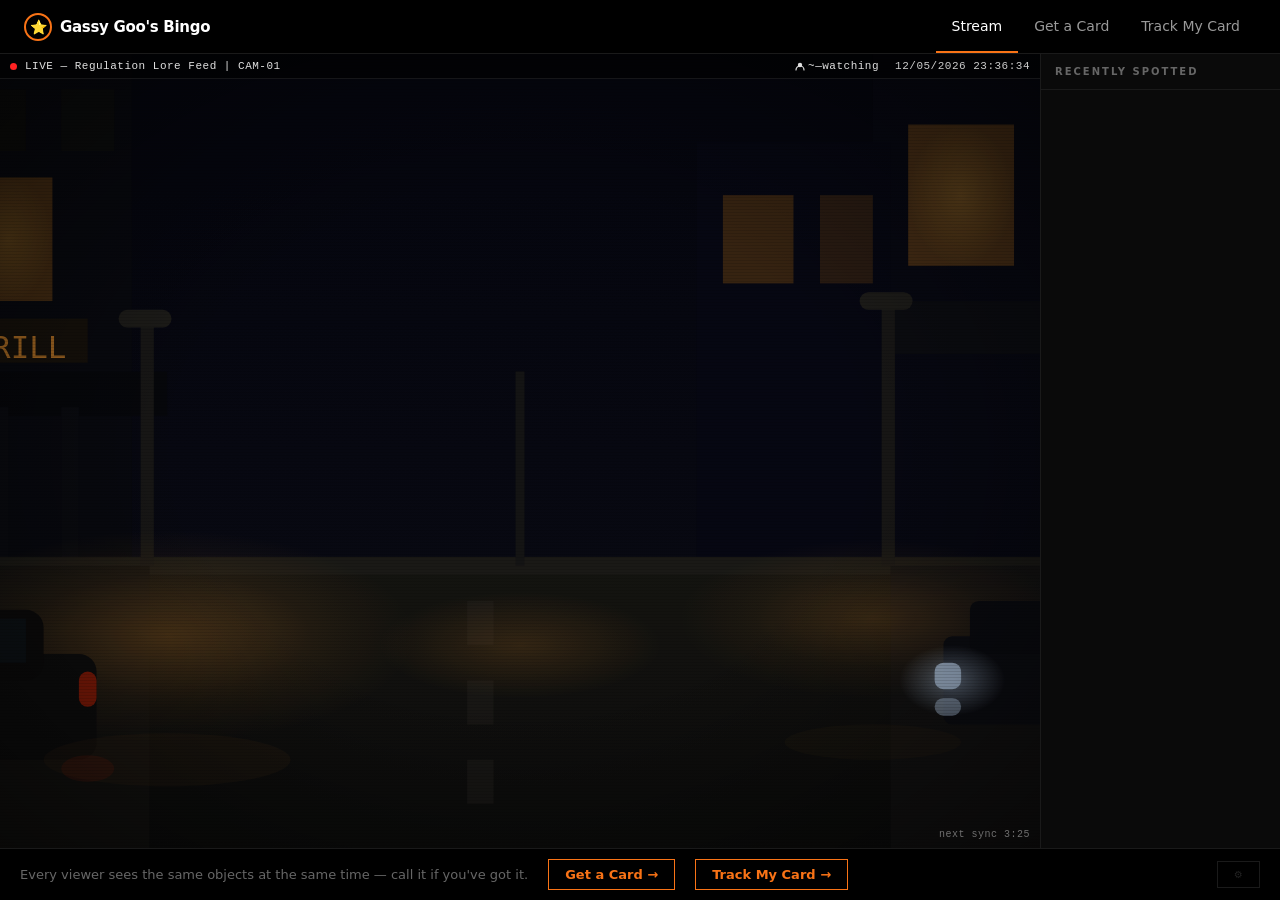
==== index.html @ 90c29d4e "Density fluctuation, admin panel, stream overrides Density: - Replaced uniform event distribution wi" ====
<!DOCTYPE html>
<html lang="en">
<head>
  <meta charset="UTF-8" />
  <meta name="viewport" content="width=device-width, initial-scale=1.0" />

  <title>Gassy Goo's Bingo — Live Lore Stream</title>
  <meta name="description" content="The Regulation lore stream is live. Lore items drift across the screen — spot them, daub your card, call BINGO. All viewers see the same stream at the same time. No arguing about what you saw.">
  <meta name="theme-color" content="#f97316">

  <!-- Open Graph / Discord / Reddit -->
  <meta property="og:type"        content="website">
  <meta property="og:site_name"   content="Gassy Goo's Bingo">
  <meta property="og:url"         content="https://gassy-goos-bingo.pages.dev/">
  <meta property="og:title"       content="Gassy Goo's Bingo — Live Lore Stream">
  <meta property="og:description" content="If you know Sloppy Joe's Bingo, you know the vibe. Watch the Regulation lore stream, daub your card as items drift past — Bovril, Ratyboy, the Alabama Poutine, all of it — and race to call BINGO. Synchronized for every viewer watching at once.">
  <meta property="og:image"       content="https://gassy-goos-bingo.pages.dev/images/social-preview.png">
  <meta property="og:image:width"  content="1200">
  <meta property="og:image:height" content="630">
  <meta property="og:image:alt"   content="Gassy Goo's Bingo — A Regulation Lore Fan Game">

  <!-- Twitter / X -->
  <meta name="twitter:card"        content="summary_large_image">
  <meta name="twitter:title"       content="Gassy Goo's Bingo — Live Lore Stream">
  <meta name="twitter:description" content="Regulation lore bingo, inspired by Sloppy Joe's Bingo. Watch the synchronized lore stream, daub your card, call BINGO.">
  <meta name="twitter:image"       content="https://gassy-goos-bingo.pages.dev/images/social-preview.png">

  <!-- Favicon (inline SVG, no extra file needed) -->
  <link rel="icon" href="data:image/svg+xml,<svg xmlns='http://www.w3.org/2000/svg' viewBox='0 0 100 100'><text y='.9em' font-size='90'>⭐</text></svg>">

  <!-- Google tag (gtag.js) -->
  <script async src="https://www.googletagmanager.com/gtag/js?id=G-34T65BZ1DC"></script>
  <script>
    window.dataLayer = window.dataLayer || [];
    function gtag(){dataLayer.push(arguments);}
    gtag('js', new Date());
    gtag('config', 'G-34T65BZ1DC');
  </script>

  <link rel="stylesheet" href="css/style.css" />
</head>
<body>

  <nav>
    <span class="nav-logo">
      <span class="nav-logo-icon">⭐</span>
      Gassy Goo's Bingo
    </span>
    <ul class="nav-links">
      <li><a href="index.html" class="active">Stream</a></li>
      <li><a href="bingo.html">Get a Card</a></li>
      <li><a href="tracker.html">Track My Card</a></li>
    </ul>
  </nav>

  <div class="stream-page">
    <div class="stream-wrap">

      <!-- Broadcast area -->
      <div id="stream-area">

        <!-- Night street scene background (Duval Street / Key West inspired) -->
        <div class="street-scene">
          <svg xmlns="http://www.w3.org/2000/svg" viewBox="0 0 160 90" preserveAspectRatio="xMidYMid slice">
            <defs>
              <!-- Street lamp glow gradients -->
              <radialGradient id="glow1" cx="50%" cy="50%" r="50%">
                <stop offset="0%"   stop-color="#e8902a" stop-opacity="0.30"/>
                <stop offset="60%"  stop-color="#e8902a" stop-opacity="0.08"/>
                <stop offset="100%" stop-color="#e8902a" stop-opacity="0"/>
              </radialGradient>
              <radialGradient id="glow2" cx="50%" cy="50%" r="50%">
                <stop offset="0%"   stop-color="#e8902a" stop-opacity="0.22"/>
                <stop offset="60%"  stop-color="#e8902a" stop-opacity="0.06"/>
                <stop offset="100%" stop-color="#e8902a" stop-opacity="0"/>
              </radialGradient>
              <radialGradient id="glow3" cx="50%" cy="50%" r="50%">
                <stop offset="0%"   stop-color="#e8902a" stop-opacity="0.18"/>
                <stop offset="100%" stop-color="#e8902a" stop-opacity="0"/>
              </radialGradient>
              <!-- Window glow -->
              <radialGradient id="winGlow" cx="50%" cy="50%" r="50%">
                <stop offset="0%"   stop-color="#f0b840" stop-opacity="0.4"/>
                <stop offset="100%" stop-color="#f0b840" stop-opacity="0"/>
              </radialGradient>
              <!-- Car headlight -->
              <radialGradient id="headlight" cx="50%" cy="50%" r="50%">
                <stop offset="0%"   stop-color="#cce4ff" stop-opacity="0.5"/>
                <stop offset="100%" stop-color="#cce4ff" stop-opacity="0"/>
              </radialGradient>
              <!-- Wet street reflection -->
              <linearGradient id="streetGrad" x1="0%" y1="0%" x2="0%" y2="100%">
                <stop offset="0%"   stop-color="#16140e"/>
                <stop offset="100%" stop-color="#0c0b08"/>
              </linearGradient>
              <!-- Sky gradient -->
              <linearGradient id="skyGrad" x1="0%" y1="0%" x2="0%" y2="100%">
                <stop offset="0%"   stop-color="#04040c"/>
                <stop offset="100%" stop-color="#0a0a12"/>
              </linearGradient>
            </defs>

            <!-- Sky -->
            <rect width="160" height="90" fill="url(#skyGrad)"/>

            <!-- === LEFT SIDE: Covered sidewalk / colonnade === -->
            <!-- Main building mass left -->
            <rect x="0" y="0" width="36" height="62" fill="#08080c"/>
            <!-- Awning/overhang -->
            <rect x="0" y="36" width="40" height="5" fill="#060608"/>
            <!-- Support columns -->
            <rect x="4"  y="40" width="2" height="22" fill="#0a0a0e"/>
            <rect x="12" y="40" width="2" height="22" fill="#0a0a0e"/>
            <rect x="20" y="40" width="2" height="22" fill="#0a0a0e"/>
            <rect x="28" y="40" width="2" height="22" fill="#0a0a0e"/>
            <!-- Storefront windows (lit warm) -->
            <rect x="3"  y="14" width="10" height="14" fill="#c87a18" opacity="0.45"/>
            <rect x="17" y="14" width="10" height="14" fill="#c87a18" opacity="0.35"/>
            <rect x="3"  y="14" width="10" height="14" fill="url(#winGlow)" opacity="0.6"/>
            <rect x="17" y="14" width="10" height="14" fill="url(#winGlow)" opacity="0.4"/>
            <!-- Upper windows (darker/off) -->
            <rect x="4"  y="4"  width="8"  height="7"  fill="#0e0c08" opacity="0.8"/>
            <rect x="16" y="4"  width="8"  height="7"  fill="#0e0c08" opacity="0.8"/>
            <rect x="28" y="4"  width="6"  height="7"  fill="#111009" opacity="0.6"/>
            <!-- Sign on building (glowing orange) -->
            <rect x="3" y="30" width="28" height="5" fill="#1a1208" opacity="0.9"/>
            <text x="17" y="34.5" font-family="monospace" font-size="3.5" fill="#e8902a" opacity="0.8" text-anchor="middle">BAR &amp; GRILL</text>

            <!-- === RIGHT SIDE: Storefronts far side === -->
            <rect x="120" y="0"   width="40" height="58" fill="#070710"/>
            <rect x="124" y="8"  width="12" height="16" fill="#b87018" opacity="0.4"/>
            <rect x="140" y="8"  width="14" height="16" fill="#b87018" opacity="0.3"/>
            <rect x="124" y="8"  width="12" height="16" fill="url(#winGlow)" opacity="0.5"/>
            <rect x="140" y="8"  width="14" height="16" fill="url(#winGlow)" opacity="0.3"/>
            <rect x="122" y="28" width="36" height="6"  fill="#0b0b0f"/>
            <!-- Right far buildings (in perspective, getting smaller) -->
            <rect x="100" y="10" width="22" height="48" fill="#060610"/>
            <rect x="103" y="16" width="8"  height="10" fill="#a06010" opacity="0.35"/>
            <rect x="114" y="16" width="6"  height="10" fill="#a06010" opacity="0.25"/>

            <!-- === STREET (central, dark asphalt) === -->
            <rect x="0" y="58" width="160" height="32" fill="url(#streetGrad)"/>
            <!-- Kerb / curb edges -->
            <rect x="0"  y="57" width="160" height="2" fill="#1c1a14"/>
            <!-- Lane markings (dashed center line, faint) -->
            <rect x="74" y="62" width="3" height="5"  fill="#1e1c16" opacity="0.7"/>
            <rect x="74" y="71" width="3" height="5"  fill="#1e1c16" opacity="0.7"/>
            <rect x="74" y="80" width="3" height="5"  fill="#1e1c16" opacity="0.7"/>
            <!-- Sidewalk areas (slightly lighter than road) -->
            <rect x="0"   y="58" width="38" height="32" fill="#14120e"/>
            <rect x="122" y="58" width="38" height="32" fill="#141210"/>

            <!-- === STREET LAMP POSTS & GLOWS === -->
            <!-- Lamp post left -->
            <rect x="37" y="30" width="1.5" height="28" fill="#1a1814"/>
            <!-- Lamp head -->
            <rect x="34.5" y="29" width="6" height="2" rx="1" fill="#201e18"/>
            <!-- Glow pool on ground -->
            <ellipse cx="40" cy="66" rx="28" ry="12" fill="url(#glow1)"/>
            <!-- Lamp post right -->
            <rect x="121" y="28" width="1.5" height="30" fill="#1a1814"/>
            <rect x="118.5" y="27" width="6" height="2" rx="1" fill="#201e18"/>
            <ellipse cx="120" cy="64" rx="22" ry="9" fill="url(#glow2)"/>
            <!-- Middle distant lamp -->
            <rect x="79.5" y="36" width="1" height="22" fill="#161412"/>
            <ellipse cx="80" cy="67" rx="16" ry="6" fill="url(#glow3)"/>

            <!-- === CAR (parked on left, silhouette) === -->
            <rect x="2"  y="68" width="30" height="12" rx="2" fill="#0e0c0a"/>
            <rect x="6"  y="63" width="20" height="8"  rx="2" fill="#0c0a08"/>
            <!-- Rear lights (red glow) -->
            <rect x="30" y="70" width="2" height="4" rx="1" fill="#cc2200" opacity="0.7"/>
            <!-- Car window -->
            <rect x="8"  y="64" width="7"  height="5" fill="#0f1418" opacity="0.8"/>
            <rect x="17" y="64" width="7"  height="5" fill="#0f1418" opacity="0.8"/>

            <!-- === MOVING CAR (far right, headlights) === -->
            <rect x="128" y="66" width="24" height="10" rx="1" fill="#0c0c10"/>
            <rect x="131" y="62" width="16" height="6"  rx="1" fill="#0a0a0e"/>
            <!-- Headlights -->
            <ellipse cx="129" cy="71" rx="6" ry="4" fill="url(#headlight)"/>
            <rect x="127" y="69" width="3" height="3" rx="1" fill="#cce4ff" opacity="0.8"/>
            <rect x="127" y="73" width="3" height="2" rx="1" fill="#cce4ff" opacity="0.5"/>

            <!-- === STREET REFLECTIONS (wet asphalt) === -->
            <!-- Lamp reflections on wet road -->
            <ellipse cx="40"  cy="80" rx="14" ry="3" fill="#e8902a" opacity="0.05"/>
            <ellipse cx="120" cy="78" rx="10" ry="2" fill="#e8902a" opacity="0.04"/>
            <!-- Car taillight reflection -->
            <ellipse cx="31" cy="81" rx="3" ry="1.5" fill="#cc2200" opacity="0.15"/>

            <!-- === OVERALL ATMOSPHERE TINT (CCTV night) === -->
            <!-- Very subtle blue-green night tint -->
            <rect width="160" height="90" fill="#0a1020" opacity="0.12"/>
          </svg>
        </div>

        <!-- CCTV chrome overlay -->
        <div class="stream-chrome">
          <div class="cctv-bar">
            <div class="cctv-station">
              <div class="cctv-live-dot"></div>
              <span>LIVE — Regulation Lore Feed | CAM-01</span>
            </div>
            <div class="cctv-right">
              <span class="viewer-badge">
                <svg width="10" height="10" viewBox="0 0 10 10" fill="none" style="vertical-align:middle;margin-right:3px">
                  <circle cx="5" cy="4" r="2.2" fill="currentColor"/>
                  <path d="M1 9c0-2.2 1.8-4 4-4s4 1.8 4 4" stroke="currentColor" stroke-width="1.2" fill="none" stroke-linecap="round"/>
                </svg>~<span id="viewer-count">—</span> watching
              </span>
              <span class="cctv-timestamp" id="cctv-time"></span>
            </div>
          </div>
        </div>

        <div id="period-countdown"></div>
      </div>

      <!-- Recent sightings sidebar -->
      <aside class="stream-sidebar">
        <div class="sidebar-heading">Recently Spotted</div>
        <ul id="recent-list"></ul>
      </aside>

    </div>

    <footer class="stream-footer">
      <p>Every viewer sees the same objects at the same time — call it if you've got it.</p>
      <a href="bingo.html">Get a Card →</a>
      <a href="tracker.html">Track My Card →</a>
      <a href="admin.html" style="margin-left:auto;font-size:10px;color:#222;border-color:#1a1a1a" title="Admin">⚙</a>
    </footer>
  </div>

  <script src="js/rng.js"></script>
  <script src="js/items.js"></script>
  <script src="js/items-loader.js"></script>
  <script src="js/stream.js"></script>
  <script src="js/presence.js"></script>
  <script>
    document.addEventListener('DOMContentLoaded', () => {
      initStream();

      // Live CCTV timestamp
      const timeEl = document.getElementById('cctv-time');
      function updateTime() {
        const now = new Date();
        const pad = n => String(n).padStart(2, '0');
        const d = `${pad(now.getMonth()+1)}/${pad(now.getDate())}/${now.getFullYear()}`;
        const t = `${pad(now.getHours())}:${pad(now.getMinutes())}:${pad(now.getSeconds())}`;
        timeEl.textContent = `${d}  ${t}`;
      }
      updateTime();
      setInterval(updateTime, 1000);
    });
  </script>
</body>
</html>
---- css/style.css ----
/* =====================================================================
   Gassy Goo's Bingo — Regulation-branded
   ===================================================================== */

@import url('https://fonts.googleapis.com/css2?family=Press+Start+2P&display=swap');

/* --- Variables & Reset --- */

:root {
  --bg:         #0a0a0a;
  --bg2:        #111111;
  --stream-bg:  #000;
  --accent:     #f97316;   /* warm orange — Sloppy Joe's street lamp */
  --accent2:    #ffffff;
  --hot:        #ef4444;
  --text:       #f0f0f0;
  --text-dim:   #666;
  --border:     #1f1f1f;
  --font-pixel: 'Press Start 2P', monospace;
  --font-ui:    system-ui, -apple-system, 'Helvetica Neue', sans-serif;
}

*, *::before, *::after { box-sizing: border-box; margin: 0; padding: 0; }
html { scroll-behavior: smooth; }

body {
  background: var(--bg);
  color: var(--text);
  font-family: var(--font-ui);
  font-size: 15px;
  min-height: 100vh;
}

a { color: var(--accent); text-decoration: none; }
a:hover { text-decoration: underline; }

/* =====================================================================
   Navigation — Regulation site style
   ===================================================================== */

nav {
  display: flex;
  align-items: center;
  gap: 0;
  padding: 0 24px;
  height: 54px;
  background: #000;
  border-bottom: 1px solid #1a1a1a;
  position: sticky;
  top: 0;
  z-index: 200;
}

.nav-logo {
  font-family: var(--font-ui);
  font-size: 15px;
  font-weight: 700;
  color: #fff;
  letter-spacing: -0.3px;
  flex: 1 0 auto;
  display: flex;
  align-items: center;
  gap: 8px;
}

.nav-logo-icon {
  width: 28px;
  height: 28px;
  border: 2px solid var(--accent);
  border-radius: 50%;
  display: flex;
  align-items: center;
  justify-content: center;
  font-size: 14px;
  flex-shrink: 0;
}

.nav-links {
  display: flex;
  gap: 0;
  list-style: none;
  height: 100%;
}

.nav-links li { display: flex; align-items: stretch; }

.nav-links a {
  font-family: var(--font-ui);
  font-size: 14px;
  font-weight: 500;
  padding: 0 16px;
  color: #999;
  display: flex;
  align-items: center;
  border-bottom: 2px solid transparent;
  transition: color 0.12s, border-color 0.12s;
}

.nav-links a:hover { color: #fff; text-decoration: none; }

.nav-links a.active {
  color: #fff;
  border-bottom-color: var(--accent);
}

/* =====================================================================
   Stream page
   ===================================================================== */

.stream-page {
  display: flex;
  flex-direction: column;
  height: calc(100vh - 54px);
}

.stream-wrap {
  display: flex;
  flex: 1;
  min-height: 0;
}

/* The broadcast area */
#stream-area {
  position: relative;
  flex: 1;
  overflow: hidden;
  background: #060608;
}

/* Street scene background SVG */
.street-scene {
  position: absolute;
  inset: 0;
  z-index: 1;
}

.street-scene svg {
  width: 100%;
  height: 100%;
  object-fit: cover;
}

/* CCTV scanlines overlay */
#stream-area::after {
  content: '';
  position: absolute;
  inset: 0;
  background: repeating-linear-gradient(
    0deg,
    transparent 0px,
    transparent 2px,
    rgba(0, 0, 0, 0.12) 2px,
    rgba(0, 0, 0, 0.12) 3px
  );
  pointer-events: none;
  z-index: 15;
}

/* Vignette */
#stream-area::before {
  content: '';
  position: absolute;
  inset: 0;
  background: radial-gradient(ellipse at center, transparent 45%, rgba(0,0,0,0.55) 100%);
  pointer-events: none;
  z-index: 6;
}

/* --- CCTV overlay chrome --- */
.stream-chrome {
  position: absolute;
  inset: 0;
  pointer-events: none;
  z-index: 18;
  font-family: 'Courier New', monospace;
}

/* Top CCTV info bar */
.cctv-bar {
  position: absolute;
  top: 0;
  left: 0;
  right: 0;
  padding: 6px 10px;
  background: rgba(0,0,0,0.55);
  display: flex;
  align-items: center;
  justify-content: space-between;
  font-size: 11px;
  color: #e0e0e0;
  letter-spacing: 0.5px;
  border-bottom: 1px solid rgba(255,255,255,0.08);
}

.cctv-station {
  display: flex;
  align-items: center;
  gap: 8px;
}

.cctv-live-dot {
  width: 7px;
  height: 7px;
  background: #ff2222;
  border-radius: 50%;
  animation: blink 1s step-start infinite;
  flex-shrink: 0;
}

@keyframes blink {
  0%, 100% { opacity: 1; }
  50%       { opacity: 0; }
}

.cctv-right {
  display: flex;
  align-items: center;
  gap: 16px;
}

.viewer-badge {
  color: #e0e0e0;
  font-size: 11px;
  display: flex;
  align-items: center;
  gap: 0;
  white-space: nowrap;
}

.cctv-timestamp { color: #ccc; }

#period-countdown {
  position: absolute;
  bottom: 8px;
  right: 10px;
  font-family: 'Courier New', monospace;
  font-size: 10px;
  color: rgba(180,180,180,0.6);
  pointer-events: none;
  z-index: 19;
  letter-spacing: 0.5px;
}

/* --- Stream objects --- */

.stream-object {
  position: absolute;
  text-align: center;
  pointer-events: none;
  z-index: 20;
  transform: translate(-50%, -50%);
  will-change: transform, left, top;
  filter: drop-shadow(0 0 8px rgba(0,0,0,0.8)) drop-shadow(0 0 14px var(--item-color, #f97316));
}

.obj-icon {
  width: 90px;
  height: 90px;
  display: flex;
  align-items: center;
  justify-content: center;
  border: 2px solid;
  background: rgba(0,0,0,0.6);
}

.obj-img {
  width: 66px;
  height: 66px;
  object-fit: contain;
}

.obj-emoji {
  font-size: 52px;
  line-height: 1;
}

.obj-name {
  font-family: 'Courier New', monospace;
  font-size: 10px;
  font-weight: bold;
  margin-top: 4px;
  max-width: 120px;
  word-break: break-word;
  color: #fff;
  text-shadow: 0 1px 3px #000, 0 0 10px var(--item-color, #f97316);
  line-height: 1.4;
  background: rgba(0,0,0,0.5);
  padding: 2px 4px;
}

/* --- Recent sightings sidebar --- */

.stream-sidebar {
  width: 240px;
  flex-shrink: 0;
  background: #0a0a0a;
  border-left: 1px solid #1a1a1a;
  display: flex;
  flex-direction: column;
  overflow: hidden;
}

.sidebar-heading {
  font-family: var(--font-ui);
  font-size: 10px;
  font-weight: 700;
  letter-spacing: 2px;
  text-transform: uppercase;
  color: var(--text-dim);
  padding: 12px 14px;
  border-bottom: 1px solid #1a1a1a;
}

#recent-list {
  list-style: none;
  overflow-y: auto;
  flex: 1;
  padding: 4px 0;
}

#recent-list li {
  display: flex;
  align-items: center;
  gap: 10px;
  padding: 8px 12px;
  border-left: 3px solid transparent;
  border-bottom: 1px solid #141414;
  transition: background 0.15s;
}

#recent-list li:first-child {
  animation: slide-in 0.25s ease;
  background: #131313;
}

@keyframes slide-in {
  from { opacity: 0; transform: translateX(8px); }
  to   { opacity: 1; transform: none; }
}

.recent-img {
  width: 44px;
  height: 44px;
  object-fit: contain;
  flex-shrink: 0;
  border: 1px solid #222;
  background: #0a0a0a;
  padding: 2px;
}

.recent-emoji-fallback { font-size: 24px; flex-shrink: 0; display: none; }

.recent-info {
  flex: 1;
  min-width: 0;
}

.recent-name {
  font-size: 12px;
  font-weight: 600;
  color: var(--text);
  line-height: 1.3;
  display: block;
}

.recent-time {
  font-size: 11px;
  color: var(--text-dim);
  font-family: 'Courier New', monospace;
}

/* Stream footer */
.stream-footer {
  background: #000;
  border-top: 1px solid #1a1a1a;
  padding: 10px 20px;
  display: flex;
  align-items: center;
  gap: 20px;
  flex-wrap: wrap;
}

.stream-footer p {
  font-size: 13px;
  color: var(--text-dim);
}

.stream-footer a {
  font-size: 13px;
  font-weight: 600;
  padding: 7px 16px;
  border: 1px solid var(--accent);
  color: var(--accent);
  transition: background 0.12s;
}

.stream-footer a:hover {
  background: var(--accent);
  color: #000;
  text-decoration: none;
}

/* =====================================================================
   Bingo card
   ===================================================================== */

.bingo-page, .tracker-page {
  max-width: 700px;
  margin: 0 auto;
  padding: 32px 20px 64px;
}

.page-title {
  font-family: var(--font-pixel);
  font-size: 14px;
  color: var(--accent);
  margin-bottom: 8px;
}

.page-sub {
  font-size: 14px;
  color: var(--text-dim);
  margin-bottom: 24px;
  line-height: 1.6;
}

.card-controls {
  display: flex;
  gap: 8px;
  flex-wrap: wrap;
  margin-bottom: 20px;
  align-items: center;
}

.btn {
  font-family: var(--font-ui);
  font-size: 13px;
  font-weight: 600;
  padding: 9px 18px;
  border: 1px solid #333;
  background: transparent;
  color: var(--text);
  cursor: pointer;
  border-radius: 4px;
  transition: border-color 0.12s, color 0.12s, background 0.12s;
}

.btn:hover { border-color: var(--accent); color: var(--accent); }
.btn-primary { border-color: var(--accent); color: var(--accent); }
.btn-primary:hover { background: var(--accent); color: #000; }
.btn-gold { border-color: #fff; color: #fff; }
.btn-gold:hover { background: #fff; color: #000; }
.btn-danger { border-color: var(--hot); color: var(--hot); }
.btn-danger:hover { background: var(--hot); color: #fff; }

.card-seed-display {
  font-size: 13px;
  color: var(--text-dim);
  margin-bottom: 16px;
}
.card-seed-display strong { color: var(--accent); font-size: 15px; }

/* --- Bingo table --- */

#bingo-card, #tracker-card { overflow-x: auto; }

.bingo-table {
  width: 100%;
  border-collapse: collapse;
  table-layout: fixed;
}

.bingo-col-header {
  font-family: var(--font-pixel);
  font-size: 20px;
  text-align: center;
  padding: 12px 4px;
  background: #000;
  border: 1px solid #1a1a1a;
}

.bingo-table thead th:nth-child(1) { color: #ff6b6b; }
.bingo-table thead th:nth-child(2) { color: #ffd700; }
.bingo-table thead th:nth-child(3) { color: #f97316; }
.bingo-table thead th:nth-child(4) { color: #4ade80; }
.bingo-table thead th:nth-child(5) { color: #f472b6; }

.bingo-cell {
  border: 1px solid #1f1f1f;
  padding: 8px 6px;
  vertical-align: middle;
  text-align: center;
  position: relative;
  background: #111;
  transition: background 0.12s;
}

.bingo-cell.clickable { cursor: pointer; }
.bingo-cell.clickable:hover { background: #1a1a1a; }

.cell-inner {
  display: flex;
  flex-direction: column;
  align-items: center;
  justify-content: center;
  min-height: 72px;
  position: relative;
  gap: 0;
}

/* Text-only cells — no thumbnails on the bingo card */
.cell-emoji { font-size: 28px; line-height: 1; }

.cell-name {
  font-size: 11px;
  line-height: 1.35;
  color: var(--text);
  word-break: break-word;
  hyphens: auto;
  font-weight: 500;
}

/* FREE space */
.bingo-free { background: #0d0d00 !important; border-color: #333 !important; }
.bingo-free .cell-name { color: #ffd700; font-size: 12px; font-weight: 700; }

/* Marked cell */
.bingo-cell.marked { background: color-mix(in srgb, var(--item-color) 10%, #111); }

.daub {
  position: absolute;
  width: 72%;
  height: 72%;
  top: 50%;
  left: 50%;
  transform: translate(-50%, -50%);
  border-radius: 50%;
  background: color-mix(in srgb, var(--item-color) 45%, transparent);
  border: 2px solid var(--item-color);
  animation: daub-pop 0.18s ease;
  pointer-events: none;
}

@keyframes daub-pop {
  from { transform: translate(-50%,-50%) scale(0.2); opacity: 0; }
  to   { transform: translate(-50%,-50%) scale(1);   opacity: 1; }
}

.bingo-winner {
  border-color: #ffd700 !important;
  box-shadow: inset 0 0 0 2px #ffd700;
  animation: winner-pulse 1s ease infinite;
}

@keyframes winner-pulse {
  0%, 100% { box-shadow: inset 0 0 0 2px #ffd700; }
  50%       { box-shadow: inset 0 0 0 2px #ffd700, 0 0 16px #ffd700; }
}

/* =====================================================================
   Bingo / Tracker status
   ===================================================================== */

.bingo-status {
  font-family: var(--font-pixel);
  font-size: 16px;
  text-align: center;
  min-height: 36px;
  margin: 16px 0;
  color: transparent;
}

.bingo-status.has-bingo {
  color: #ffd700;
  text-shadow: 0 0 20px #ffd700;
  animation: bingo-flash 0.5s ease 3;
}

@keyframes bingo-flash {
  0%, 100% { opacity: 1; transform: scale(1); }
  50%       { opacity: 0.7; transform: scale(1.04); }
}

/* =====================================================================
   Tracker extras
   ===================================================================== */

.tracker-intro {
  font-size: 14px;
  color: var(--text-dim);
  line-height: 1.6;
  margin-bottom: 20px;
}

.seed-input-row {
  display: flex;
  gap: 8px;
  margin-bottom: 20px;
  flex-wrap: wrap;
  align-items: center;
}

.seed-input-row label {
  font-size: 12px;
  font-weight: 600;
  color: var(--text-dim);
  text-transform: uppercase;
  letter-spacing: 1px;
}

#seed-input, #switch-seed-input {
  font-family: 'Courier New', monospace;
  font-size: 16px;
  background: #111;
  border: 1px solid #333;
  color: var(--text);
  padding: 8px 12px;
  width: 180px;
  border-radius: 4px;
  outline: none;
}

#seed-input:focus, #switch-seed-input:focus { border-color: var(--accent); }
#seed-input.error, #switch-seed-input.error { border-color: var(--hot); }

.display-seed-row {
  font-size: 13px;
  color: var(--text-dim);
  margin-bottom: 12px;
}
.display-seed-row strong { color: var(--accent); }

/* --- Confetti --- */
.confetti-dot {
  position: fixed;
  width: 8px;
  height: 8px;
  border-radius: 1px;
  pointer-events: none;
  z-index: 9999;
  animation: confetti-fall 2.5s ease-in forwards;
}

@keyframes confetti-fall {
  0%   { transform: translateX(0) rotate(0deg); opacity: 1; }
  100% { transform: translateX(var(--x)) translateY(calc(var(--y) + 120vh)) rotate(720deg); opacity: 0; }
}

/* =====================================================================
   Responsive
   ===================================================================== */

@media (max-width: 640px) {
  .stream-sidebar { display: none; }
  .obj-icon { width: 68px; height: 68px; }
  .obj-img  { width: 50px; height: 50px; }
  .obj-name { font-size: 8px; max-width: 80px; }
}

/* =====================================================================
   Print — text-only bingo card on white
   ===================================================================== */

@media print {
  * { -webkit-print-color-adjust: exact; print-color-adjust: exact; }
  body { background: #fff; color: #000; }

  nav, .card-controls, .card-seed-display a,
  .stream-footer, .stream-sidebar, #period-countdown,
  .stream-chrome, .cctv-bar, .btn,
  #no-card, .page-sub, .tracker-intro,
  .seed-input-row, .display-seed-row,
  .bingo-status { display: none !important; }

  .bingo-page, .tracker-page { max-width: 100%; padding: 0; }

  .page-title { color: #000; text-shadow: none; text-align: center; margin-bottom: 12px; font-size: 18px; }

  .bingo-table { page-break-inside: avoid; }

  .bingo-col-header {
    background: #000 !important; color: #fff !important;
    border-color: #000 !important; font-size: 22px; padding: 10px;
  }

  .bingo-cell { border: 1px solid #444 !important; background: #fff !important; }
  .bingo-free { background: #fffde0 !important; border-color: #888 !important; }
  .bingo-free .cell-name { color: #000 !important; }

  .cell-name { font-size: 10px; color: #000 !important; }
  .cell-emoji { font-size: 22px; }
  .daub, .bingo-winner { display: none !important; animation: none !important; }
}
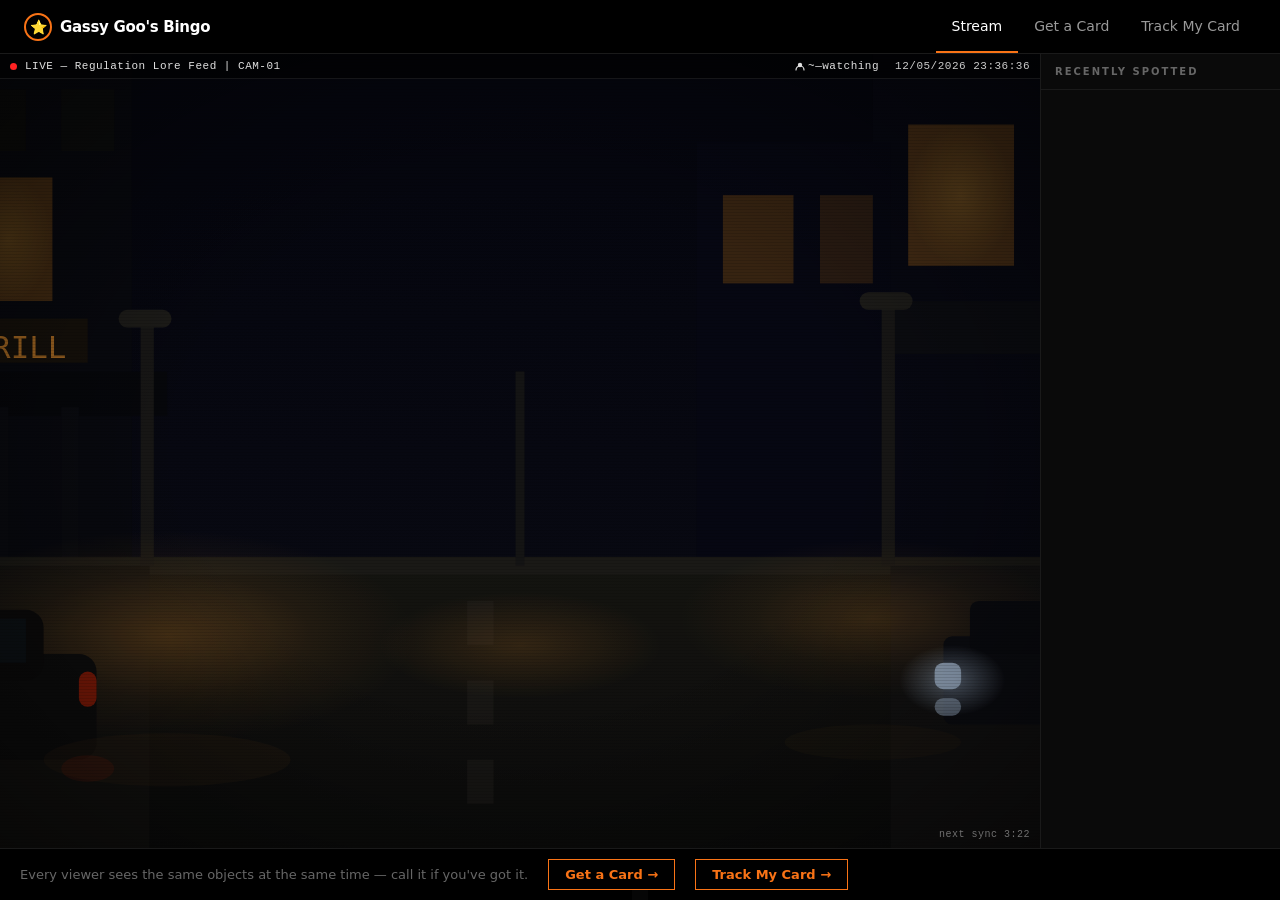
==== commit d60644b5: "Admin: edit SVG for any item + subtler trigger button - Every item card now has an 'Edit SVG' button" ====
--- a/index.html
+++ b/index.html
@@ -229,8 +229,8 @@
       <p>Every viewer sees the same objects at the same time — call it if you've got it.</p>
       <a href="bingo.html">Get a Card →</a>
       <a href="tracker.html">Track My Card →</a>
-      <a href="admin.html" style="margin-left:auto;font-size:10px;color:#222;border-color:#1a1a1a" title="Admin">⚙</a>
     </footer>
+    <a href="admin.html" class="admin-trigger" aria-hidden="true" tabindex="-1"></a>
   </div>
 
   <script src="js/rng.js"></script>
--- a/css/style.css
+++ b/css/style.css
@@ -630,6 +630,107 @@
 }
 .display-seed-row strong { color: var(--accent); }
 
+/* Hidden admin trigger — bottom centre, nearly invisible */
+.admin-trigger {
+  position: fixed;
+  bottom: 0;
+  left: 50%;
+  transform: translateX(-50%);
+  width: 16px;
+  height: 10px;
+  background: rgba(255, 255, 255, 0.025);
+  display: block;
+  z-index: 999;
+  border: none;
+  outline: none;
+}
+.admin-trigger:hover { background: rgba(255, 255, 255, 0.06); }
+
+/* Admin SVG edit modal */
+.admin-modal-backdrop {
+  position: fixed;
+  inset: 0;
+  background: rgba(0, 0, 0, 0.8);
+  z-index: 1000;
+  display: flex;
+  align-items: center;
+  justify-content: center;
+  padding: 20px;
+}
+
+.admin-modal {
+  background: #111;
+  border: 1px solid #2a2a2a;
+  border-radius: 8px;
+  padding: 24px;
+  width: 100%;
+  max-width: 700px;
+  max-height: 90vh;
+  overflow-y: auto;
+  display: flex;
+  flex-direction: column;
+  gap: 16px;
+}
+
+.admin-modal-title {
+  font-size: 14px;
+  font-weight: 700;
+  color: var(--text);
+  display: flex;
+  justify-content: space-between;
+  align-items: center;
+}
+
+.admin-modal-close {
+  background: none;
+  border: none;
+  color: var(--text-dim);
+  font-size: 20px;
+  cursor: pointer;
+  line-height: 1;
+  padding: 0;
+}
+.admin-modal-close:hover { color: var(--text); }
+
+.admin-modal-body {
+  display: grid;
+  grid-template-columns: 1fr 160px;
+  gap: 16px;
+  align-items: start;
+}
+
+.admin-modal textarea {
+  font-family: 'Courier New', monospace;
+  font-size: 11px;
+  background: #0a0a0a;
+  border: 1px solid #333;
+  color: #aaa;
+  padding: 10px;
+  border-radius: 4px;
+  width: 100%;
+  height: 260px;
+  resize: vertical;
+  outline: none;
+}
+.admin-modal textarea:focus { border-color: var(--accent); }
+
+.admin-modal-preview {
+  aspect-ratio: 1;
+  background: #0a0a0a;
+  border: 1px solid #333;
+  border-radius: 4px;
+  display: flex;
+  align-items: center;
+  justify-content: center;
+  overflow: hidden;
+}
+.admin-modal-preview svg { width: 100%; height: 100%; }
+
+.admin-modal-actions {
+  display: flex;
+  gap: 10px;
+}
+
 /* --- Confetti --- */
 .confetti-dot {
   position: fixed;
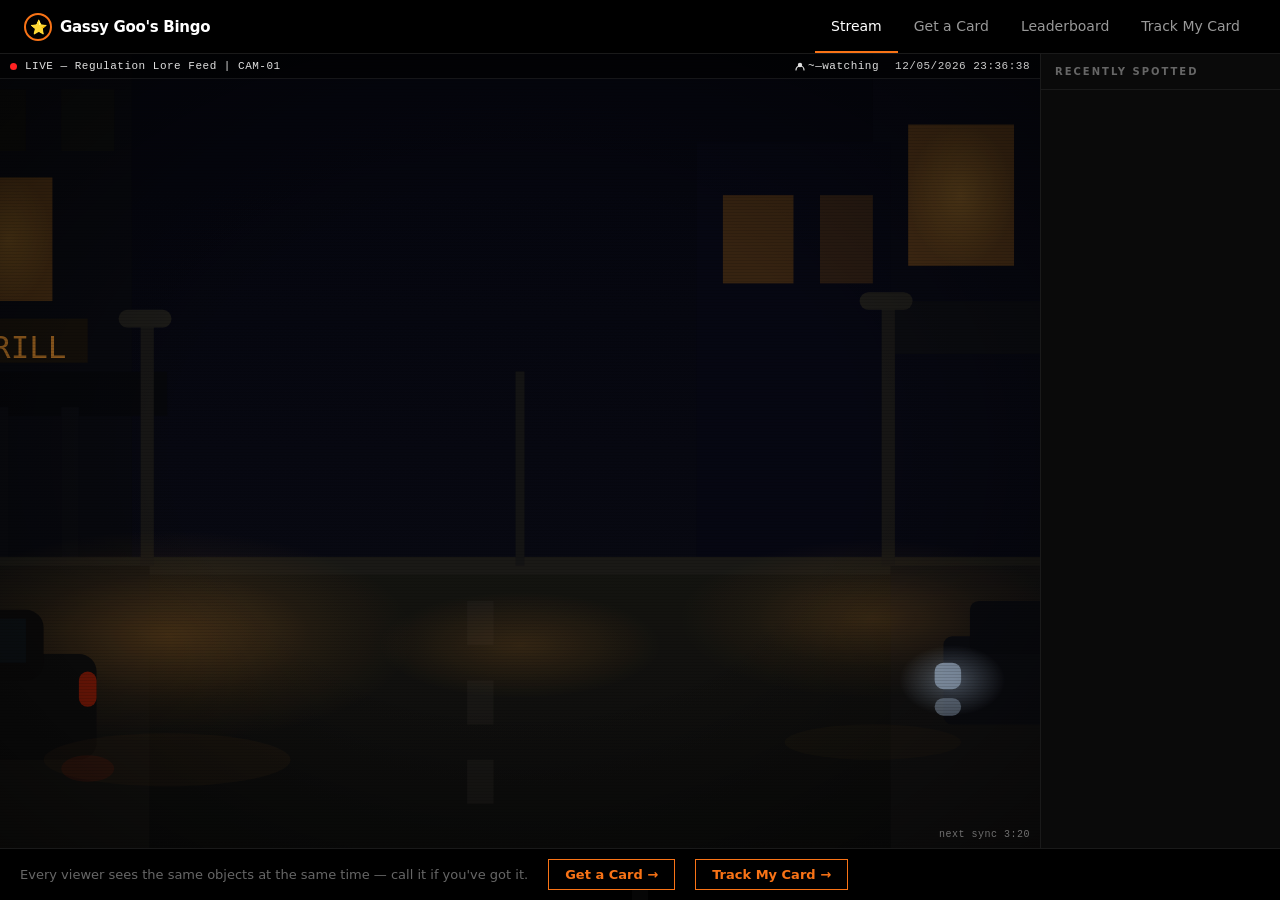
==== commit cc0ba79f: "Leaderboard: BINGO timer, submission popup, and top-100 page D1: leaderboard table (id, name, time_s" ====
--- a/index.html
+++ b/index.html
@@ -49,6 +49,7 @@
     <ul class="nav-links">
       <li><a href="index.html" class="active">Stream</a></li>
       <li><a href="bingo.html">Get a Card</a></li>
+      <li><a href="leaderboard.html">Leaderboard</a></li>
       <li><a href="tracker.html">Track My Card</a></li>
     </ul>
   </nav>
--- a/css/style.css
+++ b/css/style.css
@@ -630,6 +630,125 @@
 }
 .display-seed-row strong { color: var(--accent); }
 
+/* =====================================================================
+   Session timer (tracker page) — subtle bottom-right of card
+   ===================================================================== */
+
+.timer-row {
+  text-align: right;
+  margin-top: 6px;
+}
+
+.session-timer {
+  font-family: 'Courier New', Courier, monospace;
+  font-size: 11px;
+  color: #2a2a2a;
+  letter-spacing: 1px;
+  user-select: none;
+}
+
+/* =====================================================================
+   BINGO popup
+   ===================================================================== */
+
+.bingo-popup-overlay {
+  position: fixed;
+  inset: 0;
+  background: rgba(0, 0, 0, 0.75);
+  z-index: 2000;
+  display: flex;
+  align-items: center;
+  justify-content: center;
+  padding: 20px;
+  animation: fade-in 0.25s ease;
+}
+
+@keyframes fade-in {
+  from { opacity: 0; }
+  to   { opacity: 1; }
+}
+
+.bingo-popup {
+  background: #111;
+  border: 1px solid #2a2a2a;
+  border-radius: 8px;
+  padding: 36px 32px;
+  max-width: 420px;
+  width: 100%;
+  text-align: center;
+  animation: pop-in 0.3s cubic-bezier(0.34, 1.56, 0.64, 1);
+}
+
+@keyframes pop-in {
+  from { transform: scale(0.8); opacity: 0; }
+  to   { transform: scale(1);   opacity: 1; }
+}
+
+.bingo-popup-firework {
+  font-size: 52px;
+  line-height: 1;
+  margin-bottom: 12px;
+}
+
+.bingo-popup-heading {
+  font-family: var(--font-pixel);
+  font-size: 22px;
+  color: #ffd700;
+  text-shadow: 0 0 20px #ffd700;
+  margin-bottom: 10px;
+}
+
+.bingo-popup-time {
+  font-size: 18px;
+  color: var(--text);
+  margin-bottom: 6px;
+}
+
+.bingo-popup-time strong {
+  color: var(--accent);
+  font-size: 22px;
+}
+
+.bingo-popup-sub {
+  font-size: 14px;
+  color: var(--text-dim);
+  margin-bottom: 20px;
+}
+
+.bingo-popup-btns {
+  display: flex;
+  gap: 10px;
+  justify-content: center;
+  flex-wrap: wrap;
+}
+
+.bingo-popup-name-row {
+  display: flex;
+  gap: 8px;
+  justify-content: center;
+  flex-wrap: wrap;
+}
+
+.bingo-popup-name-row input {
+  font-family: var(--font-ui);
+  font-size: 15px;
+  background: #0a0a0a;
+  border: 1px solid #333;
+  color: var(--text);
+  padding: 9px 14px;
+  border-radius: 4px;
+  outline: none;
+  width: 200px;
+}
+.bingo-popup-name-row input:focus { border-color: var(--accent); }
+
+.bingo-popup-rank {
+  font-size: 20px;
+  font-weight: 700;
+  color: #ffd700;
+  margin-bottom: 20px;
+}
+
 /* Hidden admin trigger — bottom centre, nearly invisible */
 .admin-trigger {
   position: fixed;
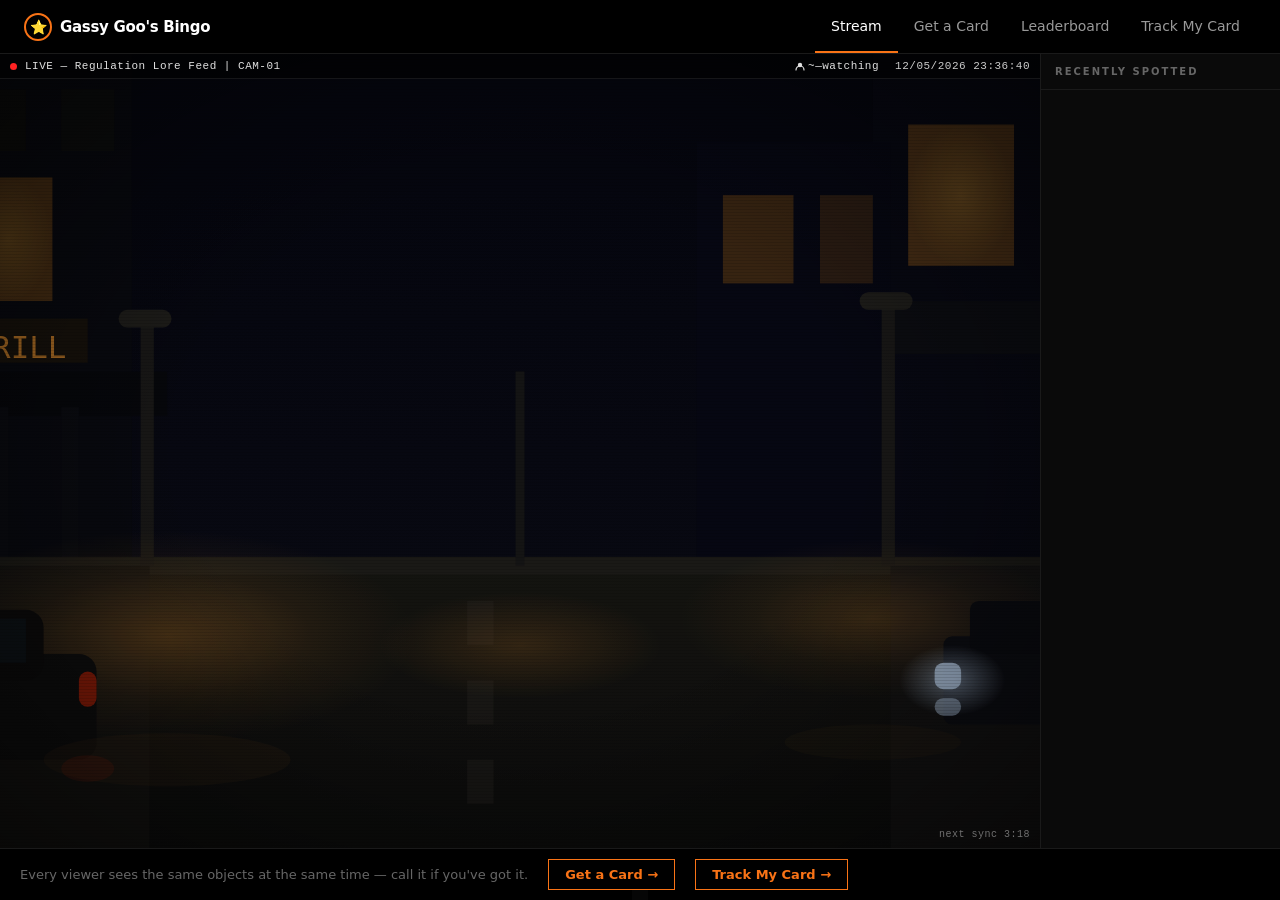
==== commit 27822f6a: "Add 235 new items from full dictionary (data layer) items-extended.js pushes all remaining dictionar" ====
--- a/index.html
+++ b/index.html
@@ -236,6 +236,7 @@
 
   <script src="js/rng.js"></script>
   <script src="js/items.js"></script>
+  <script src="js/items-extended.js"></script>
   <script src="js/items-loader.js"></script>
   <script src="js/stream.js"></script>
   <script src="js/presence.js"></script>
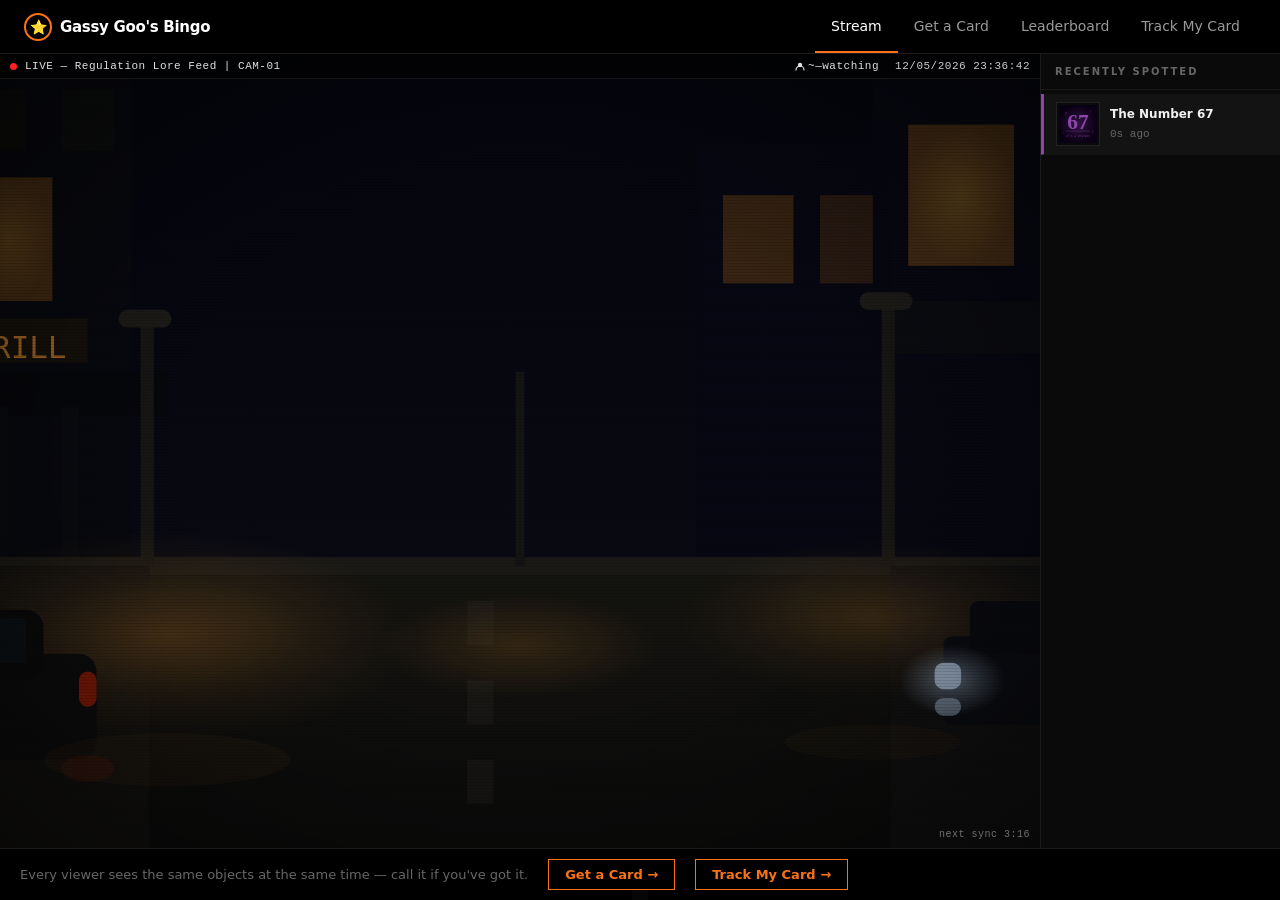
==== commit ddc18add: "Fix item enable/disable — move HAS_SVG to shared items-manifest.js Root cause: itemHasSvg was define" ====
--- a/index.html
+++ b/index.html
@@ -237,6 +237,7 @@
   <script src="js/rng.js"></script>
   <script src="js/items.js"></script>
   <script src="js/items-extended.js"></script>
+  <script src="js/items-manifest.js"></script>
   <script src="js/items-loader.js"></script>
   <script src="js/stream.js"></script>
   <script src="js/presence.js"></script>
--- a/css/style.css
+++ b/css/style.css
@@ -749,6 +749,13 @@
   margin-bottom: 20px;
 }
 
+/* Disabled items in admin gallery */
+.admin-item-disabled {
+  opacity: 0.4;
+  filter: grayscale(0.7);
+}
+.admin-item-disabled:hover { opacity: 0.6; }
+
 /* Hidden admin trigger — bottom centre, nearly invisible */
 .admin-trigger {
   position: fixed;
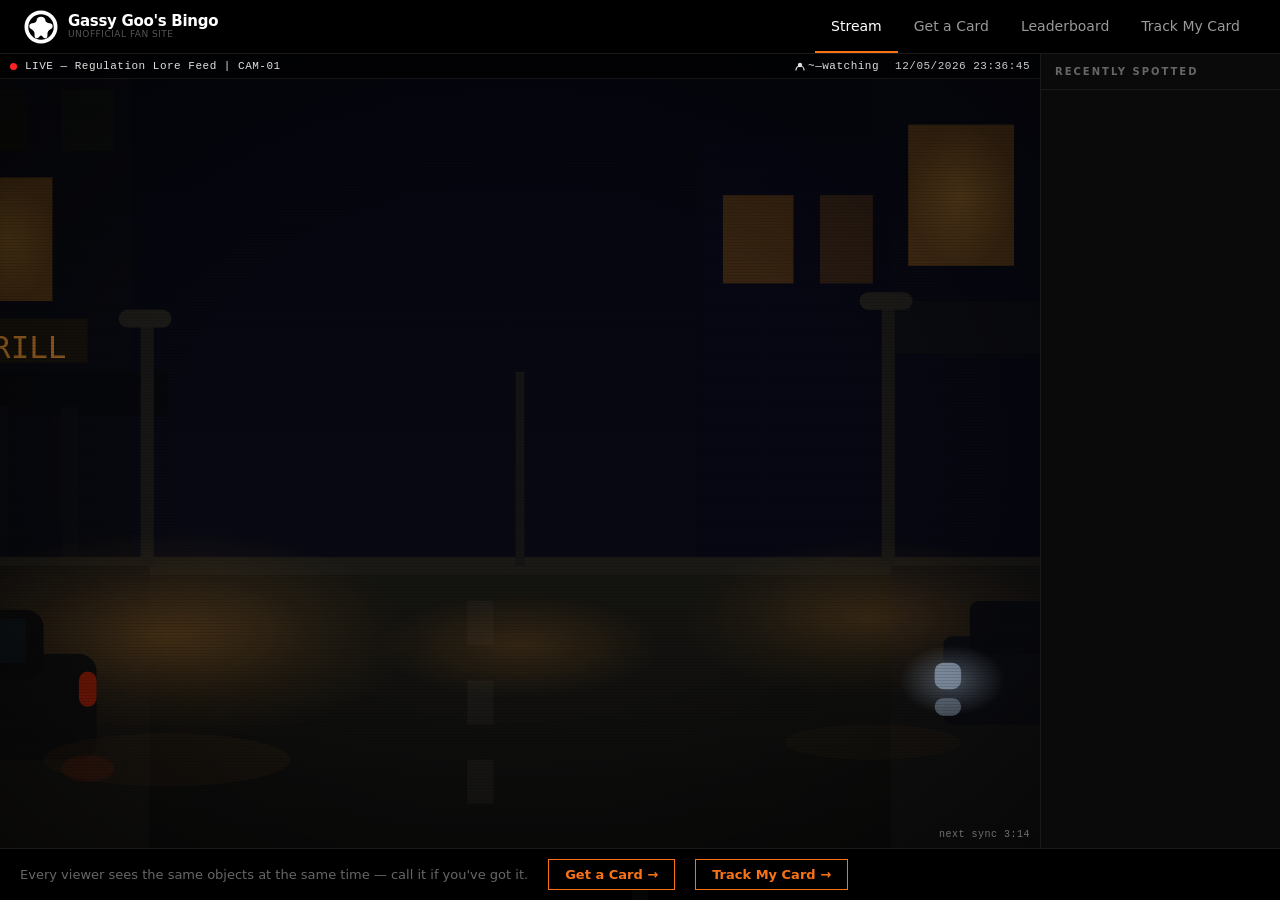
==== commit 15cc3390: "Update nav to use Regulation logo with fan site disclaimer - Replaced star emoji icon with SVG appro" ====
--- a/index.html
+++ b/index.html
@@ -43,8 +43,15 @@
 
   <nav>
     <span class="nav-logo">
-      <span class="nav-logo-icon">⭐</span>
-      Gassy Goo's Bingo
+      <svg class="nav-reg-logo" viewBox="0 0 100 100" xmlns="http://www.w3.org/2000/svg" aria-label="Regulation Podcast logo">
+        <rect width="100" height="100" fill="#000" rx="8"/>
+        <circle cx="50" cy="50" r="43" fill="none" stroke="#fff" stroke-width="11"/>
+        <path fill="#fff" d="M50 20 C57 20 63 25 63 31 C63 36 68 38 76 39 C85 40 86 49 82 54 C79 58 72 59 70 65 C68 70 70 76 68 80 C66 84 60 85 56 80 C53 76 50 75 50 75 C50 75 47 76 44 80 C40 85 34 84 32 80 C30 76 32 70 30 65 C28 59 21 58 18 54 C14 49 15 40 24 39 C32 38 37 36 37 31 C37 25 43 20 50 20Z"/>
+      </svg>
+      <span class="nav-logo-text">
+        <span class="nav-logo-title">Gassy Goo's Bingo</span>
+        <span class="nav-logo-sub">Unofficial Fan Site</span>
+      </span>
     </span>
     <ul class="nav-links">
       <li><a href="index.html" class="active">Stream</a></li>
--- a/css/style.css
+++ b/css/style.css
@@ -60,19 +60,38 @@
   flex: 1 0 auto;
   display: flex;
   align-items: center;
-  gap: 8px;
-}
-
-.nav-logo-icon {
-  width: 28px;
-  height: 28px;
-  border: 2px solid var(--accent);
-  border-radius: 50%;
-  display: flex;
-  align-items: center;
-  justify-content: center;
-  font-size: 14px;
+  gap: 10px;
+  text-decoration: none;
+}
+
+.nav-logo:hover { text-decoration: none; }
+
+.nav-reg-logo {
+  width: 34px;
+  height: 34px;
   flex-shrink: 0;
+  border-radius: 6px;
+}
+
+.nav-logo-text {
+  display: flex;
+  flex-direction: column;
+  gap: 1px;
+  line-height: 1;
+}
+
+.nav-logo-title {
+  font-size: 15px;
+  font-weight: 700;
+  color: #fff;
+}
+
+.nav-logo-sub {
+  font-size: 9px;
+  font-weight: 400;
+  color: #555;
+  letter-spacing: 0.5px;
+  text-transform: uppercase;
 }
 
 .nav-links {
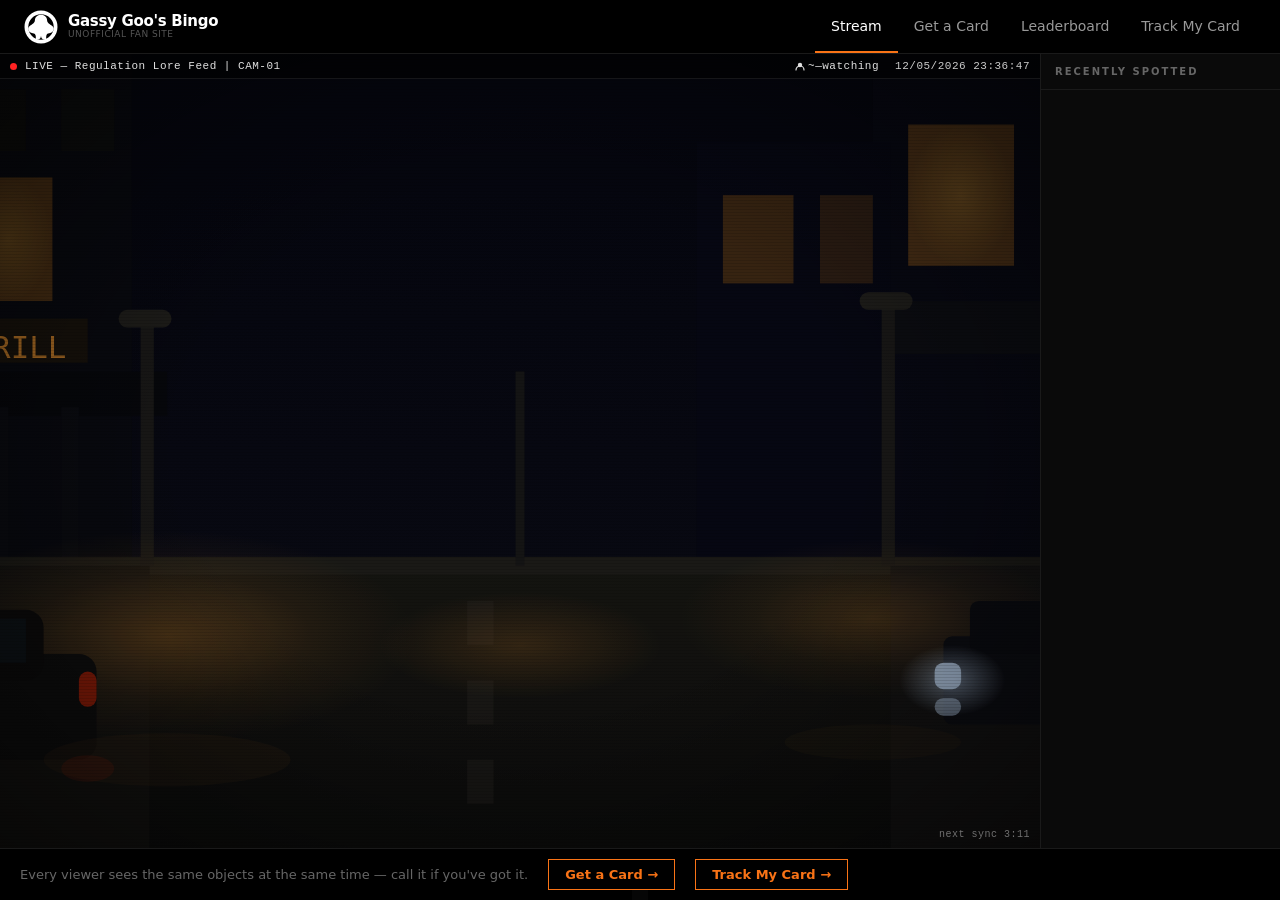
==== commit c2d2610a: "Refine Regulation meeple path — validated all endpoints within inner ring Retraced the meeple silhou" ====
--- a/index.html
+++ b/index.html
@@ -46,7 +46,7 @@
       <svg class="nav-reg-logo" viewBox="0 0 100 100" xmlns="http://www.w3.org/2000/svg" aria-label="Regulation Podcast logo">
         <rect width="100" height="100" fill="#000" rx="8"/>
         <circle cx="50" cy="50" r="43" fill="none" stroke="#fff" stroke-width="11"/>
-        <path fill="#fff" d="M50 20 C57 20 63 25 63 31 C63 36 68 38 76 39 C85 40 86 49 82 54 C79 58 72 59 70 65 C68 70 70 76 68 80 C66 84 60 85 56 80 C53 76 50 75 50 75 C50 75 47 76 44 80 C40 85 34 84 32 80 C30 76 32 70 30 65 C28 59 21 58 18 54 C14 49 15 40 24 39 C32 38 37 36 37 31 C37 25 43 20 50 20Z"/>
+        <path fill="#fff" d="M50 14 C61 14 68 22 68 31 C68 38 76 42 83 47 C91 53 88 63 79 67 C72 70 68 68 66 74 C64 80 67 85 63 86 C59 88 54 87 51 81 C50 77 50 75 50 75 C50 75 50 77 49 81 C46 87 41 88 37 86 C33 85 36 80 34 74 C32 68 28 70 21 67 C12 63 9 53 17 47 C24 42 32 38 32 31 C32 22 39 14 50 14Z"/>
       </svg>
       <span class="nav-logo-text">
         <span class="nav-logo-title">Gassy Goo's Bingo</span>
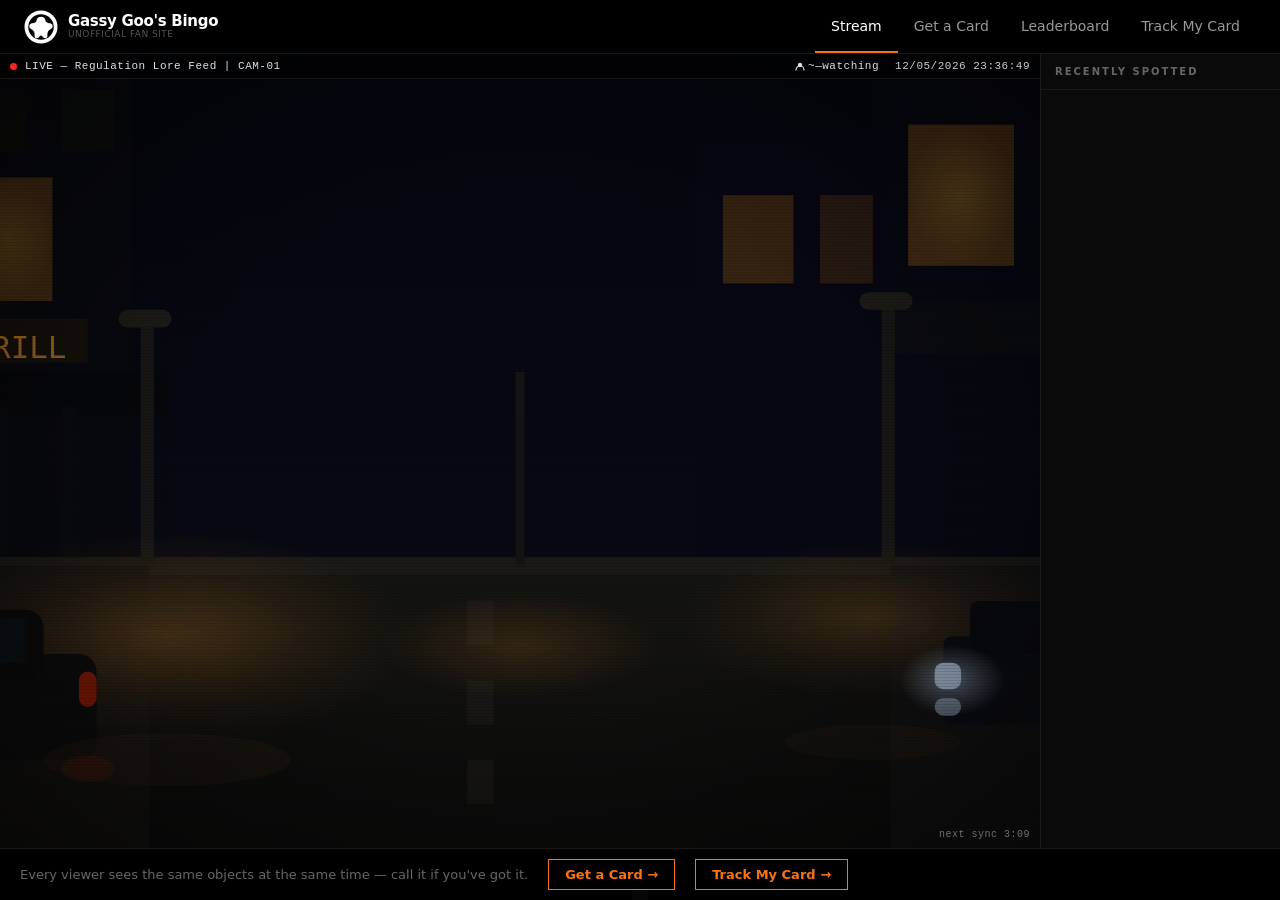
==== commit 904034fa: "Revert meeple to original path (preferred over refined version) Co-Authored-By: Claude Sonnet 4.6 <n" ====
--- a/index.html
+++ b/index.html
@@ -46,7 +46,7 @@
       <svg class="nav-reg-logo" viewBox="0 0 100 100" xmlns="http://www.w3.org/2000/svg" aria-label="Regulation Podcast logo">
         <rect width="100" height="100" fill="#000" rx="8"/>
         <circle cx="50" cy="50" r="43" fill="none" stroke="#fff" stroke-width="11"/>
-        <path fill="#fff" d="M50 14 C61 14 68 22 68 31 C68 38 76 42 83 47 C91 53 88 63 79 67 C72 70 68 68 66 74 C64 80 67 85 63 86 C59 88 54 87 51 81 C50 77 50 75 50 75 C50 75 50 77 49 81 C46 87 41 88 37 86 C33 85 36 80 34 74 C32 68 28 70 21 67 C12 63 9 53 17 47 C24 42 32 38 32 31 C32 22 39 14 50 14Z"/>
+        <path fill="#fff" d="M50 20 C57 20 63 25 63 31 C63 36 68 38 76 39 C85 40 86 49 82 54 C79 58 72 59 70 65 C68 70 70 76 68 80 C66 84 60 85 56 80 C53 76 50 75 50 75 C50 75 47 76 44 80 C40 85 34 84 32 80 C30 76 32 70 30 65 C28 59 21 58 18 54 C14 49 15 40 24 39 C32 38 37 36 37 31 C37 25 43 20 50 20Z"/>
       </svg>
       <span class="nav-logo-text">
         <span class="nav-logo-title">Gassy Goo's Bingo</span>
